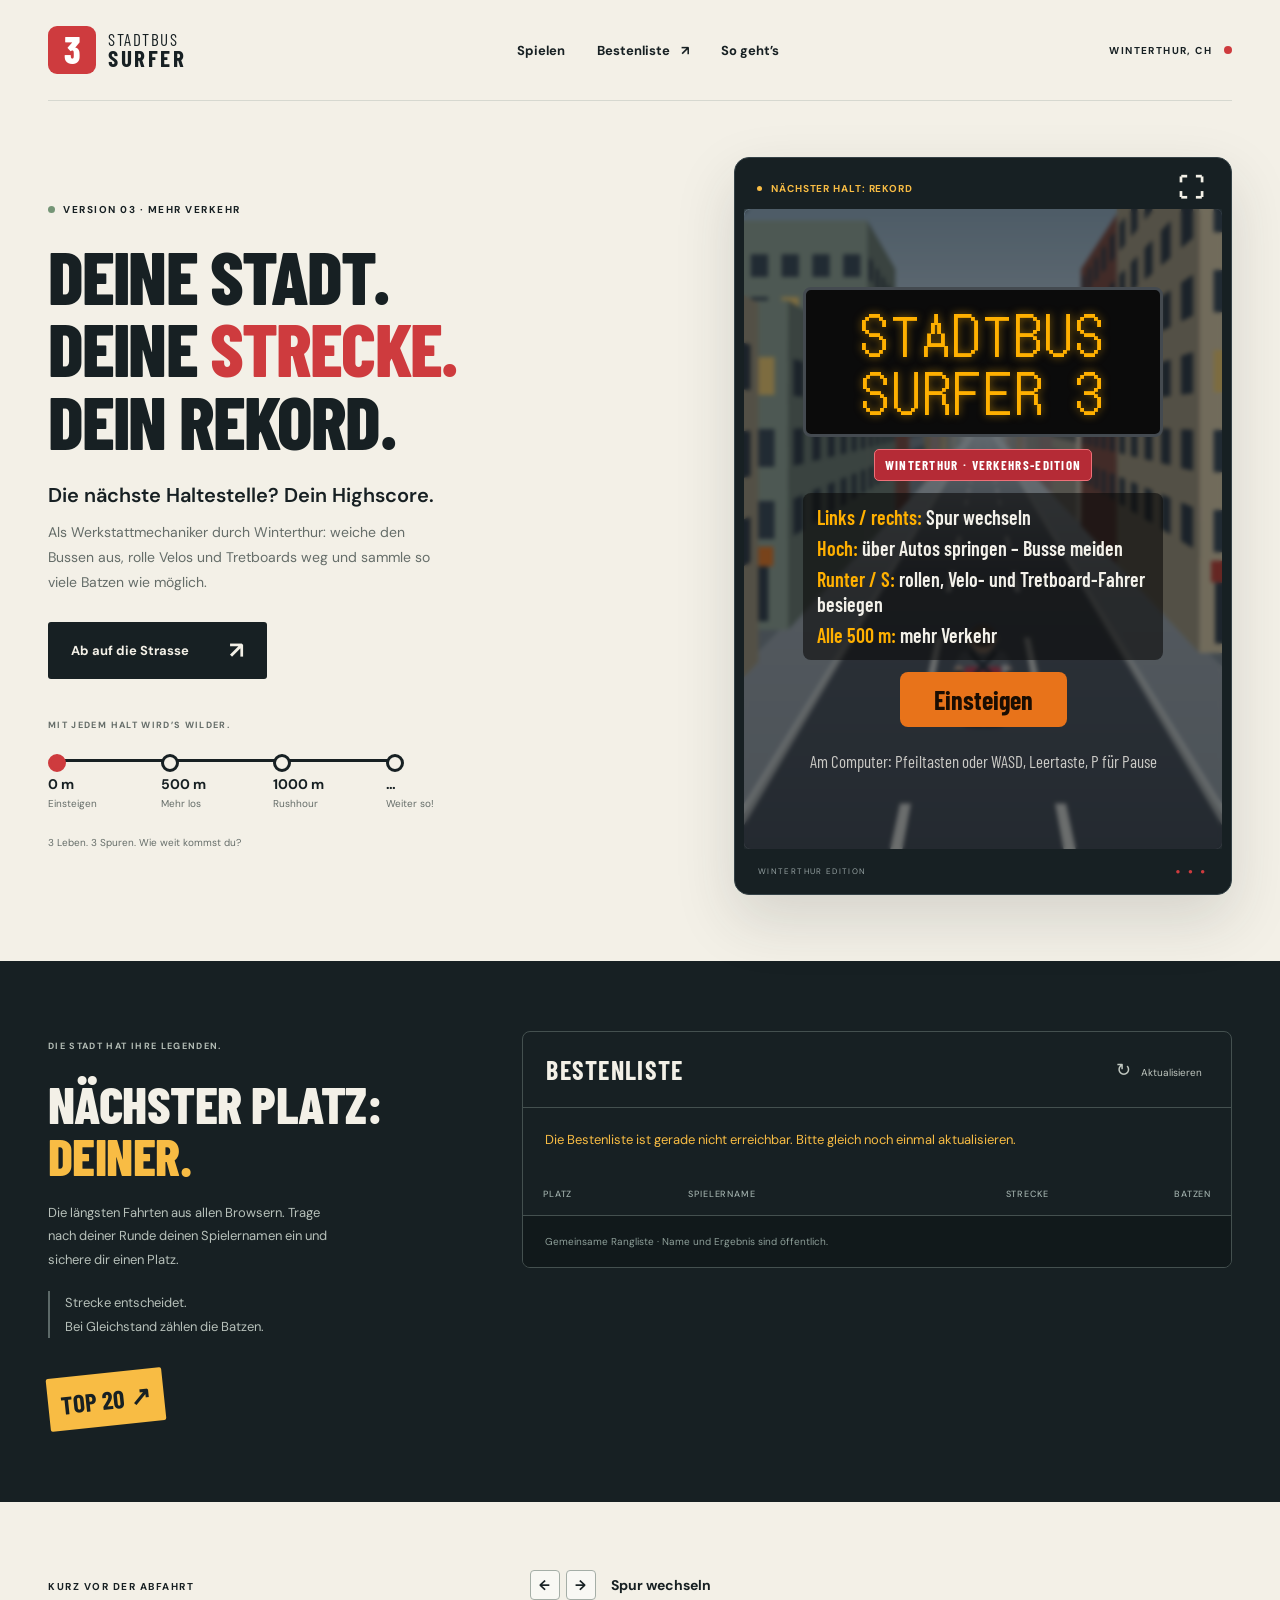
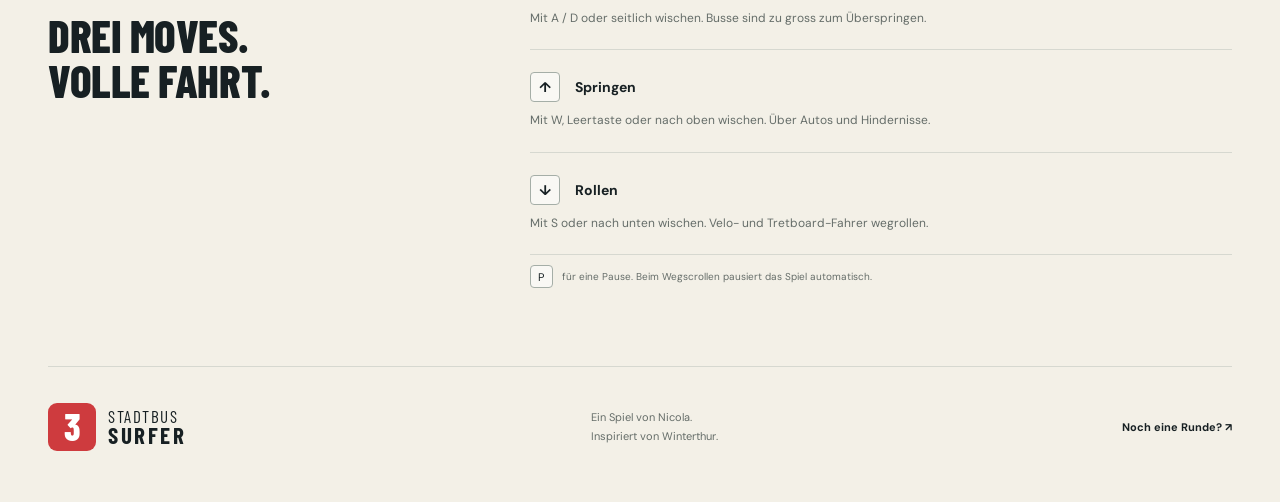
==== index.html @ b0cbf2d8 "Publish Stadtbus Surfer 3 homepage with shared leaderboard" ====
<!doctype html>
<html lang="de-CH">
<head>
  <meta charset="utf-8"><meta name="viewport" content="width=device-width,initial-scale=1">
  <meta name="theme-color" content="#161e21">
  <meta name="description" content="Stadtbus Surfer 3: Durch Winterthur laufen, Busse meiden und die gemeinsame Bestenliste erobern. Direkt im Browser spielen.">
  <title>Stadtbus Surfer — Winterthur, deine Strecke.</title>
  <link rel="icon" href="favicon.svg" type="image/svg+xml">
  <link rel="stylesheet" href="styles.css">
  <script src="config.js" defer></script><script src="app.js" defer></script>
</head>
<body>
  <a class="skip" href="#spiel">Direkt zum Spiel</a>
  <header class="topbar wrap">
    <a class="brand" href="#start" aria-label="Stadtbus Surfer Startseite"><span class="line-number">3</span><span>STADTBUS<br><b>SURFER</b></span></a>
    <nav aria-label="Hauptnavigation"><a href="#spiel">Spielen</a><a href="#bestenliste">Bestenliste <span>↗</span></a><a href="#steuerung">So geht’s</a></nav>
    <span class="city-label">WINTERTHUR, CH <i></i></span>
  </header>
  <main id="start">
    <section class="hero wrap" aria-labelledby="hero-title">
      <div class="intro">
        <p class="eyebrow"><span class="live-dot"></span> VERSION 03 · MEHR VERKEHR</p>
        <h1 id="hero-title">DEINE STADT.<br>DEINE <em>STRECKE.</em><br>DEIN REKORD.</h1>
        <p class="lead">Die nächste Haltestelle? Dein Highscore.</p>
        <p class="description">Als Werkstattmechaniker durch Winterthur: weiche den Bussen aus, rolle Velos und Tretboards weg und sammle so viele Batzen wie möglich.</p>
        <a class="primary" href="#spiel" id="play-link">Ab auf die Strasse <span>↗</span></a>
        <div class="route" aria-label="Alle 500 Meter wird der Verkehr dichter">
          <p class="eyebrow">MIT JEDEM HALT WIRD’S WILDER.</p>
          <ol><li><b>0 m</b><span>Einsteigen</span></li><li><b>500 m</b><span>Mehr los</span></li><li><b>1000 m</b><span>Rushhour</span></li><li><b>…</b><span>Weiter so!</span></li></ol>
        </div>
        <p class="small-note">3 Leben. 3 Spuren. Wie weit kommst du?</p>
      </div>
      <div class="arcade" id="spiel">
        <div class="arcade-top"><span><i></i> NÄCHSTER HALT: REKORD</span><button id="fullscreen" aria-label="Spiel im Vollbild öffnen" title="Vollbild">⛶</button></div>
        <iframe id="stadtbus-game" src="spiel.html" title="Stadtbus Surfer 3 spielen" width="480" height="680" allow="fullscreen" allowfullscreen></iframe>
        <div class="arcade-bottom"><span>WINTERTHUR EDITION</span><span>● ● ●</span></div>
      </div>
    </section>
    <section class="leaderboard-section" id="bestenliste" aria-labelledby="rank-title">
      <div class="wrap board-grid">
        <div class="board-intro"><p class="eyebrow">DIE STADT HAT IHRE LEGENDEN.</p><h2 id="rank-title">NÄCHSTER PLATZ:<br><em>DEINER.</em></h2><p>Die längsten Fahrten aus allen Browsern. Trage nach deiner Runde deinen Spielernamen ein und sichere dir einen Platz.</p><p class="board-rule">Strecke entscheidet.<br>Bei Gleichstand zählen die Batzen.</p><span class="ticket">TOP 20 <span>↗</span></span></div>
        <div class="board"><div class="board-top"><h3>BESTENLISTE</h3><button id="refresh-ranks" aria-label="Bestenliste aktualisieren">↻ <span>Aktualisieren</span></button></div><p class="board-status" id="board-status" role="status">Rekorde werden geladen …</p><div class="table-scroll"><table><caption class="sr-only">Die 20 besten Runden nach Strecke und Batzen</caption><thead><tr><th scope="col">Platz</th><th scope="col">Spielername</th><th scope="col" class="number">Strecke</th><th scope="col" class="number">Batzen</th></tr></thead><tbody id="scores"></tbody></table></div><p class="board-foot">Gemeinsame Rangliste · Name und Ergebnis sind öffentlich.</p></div>
      </div>
    </section>
    <section class="controls wrap" id="steuerung" aria-labelledby="controls-title"><div><p class="eyebrow">KURZ VOR DER ABFAHRT</p><h2 id="controls-title">DREI MOVES.<br>VOLLE FAHRT.</h2></div><dl><div><dt><kbd>←</kbd><kbd>→</kbd><span>Spur wechseln</span></dt><dd>Mit A / D oder seitlich wischen. Busse sind zu gross zum Überspringen.</dd></div><div><dt><kbd>↑</kbd><span>Springen</span></dt><dd>Mit W, Leertaste oder nach oben wischen. Über Autos und Hindernisse.</dd></div><div><dt><kbd>↓</kbd><span>Rollen</span></dt><dd>Mit S oder nach unten wischen. Velo- und Tretboard-Fahrer wegrollen.</dd></div></dl><p class="pause-note"><kbd>P</kbd> für eine Pause. Beim Wegscrollen pausiert das Spiel automatisch.</p></section>
  </main>
  <footer class="wrap"><a class="brand" href="#start"><span class="line-number">3</span><span>STADTBUS<br><b>SURFER</b></span></a><p>Ein Spiel von Nicola.<br>Inspiriert von Winterthur.</p><a href="#spiel">Noch eine Runde? ↗</a></footer>
</body></html>
---- styles.css ----
@import url('https://fonts.googleapis.com/css2?family=Barlow+Condensed:wght@600;700;800&family=DM+Sans:wght@400;500;600;700&display=swap');
:root{--ink:#172023;--paper:#f3f0e7;--muted:#656d69;--amber:#f8bc44;--red:#ce3b3e;--line:#d6d8d0;font-family:'DM Sans',sans-serif;color:var(--ink);background:var(--paper);scroll-behavior:smooth;scroll-padding-top:24px}*{box-sizing:border-box}body{margin:0}a{color:inherit;text-decoration:none}button{font:inherit;cursor:pointer}button,a,input{touch-action:manipulation}a:focus-visible,button:focus-visible{outline:3px solid var(--red);outline-offset:5px}.wrap{width:min(1240px,calc(100% - 96px));margin:auto}.topbar{display:flex;align-items:center;justify-content:space-between;padding:26px 0;border-bottom:1px solid var(--line)}.brand{display:flex;align-items:center;gap:12px;font-family:'Barlow Condensed',sans-serif;font-size:17px;line-height:.96;letter-spacing:.09em}.brand b{font-size:23px;letter-spacing:.11em}.line-number{display:grid;place-items:center;background:var(--red);color:white;border-radius:9px;width:48px;height:48px;font-size:37px;font-weight:800;letter-spacing:0}nav{display:flex;gap:32px;font-size:13px;font-weight:700}nav a:hover{color:var(--red)}nav span{margin-left:8px}.city-label{display:flex;align-items:center;gap:12px;font-size:10px;font-weight:700;letter-spacing:.14em}.city-label i{width:8px;height:8px;background:var(--red);border-radius:50%}.hero{display:grid;grid-template-columns:1.05fr 1fr;gap:65px;padding-top:56px;padding-bottom:66px;align-items:center}.eyebrow{font-size:10px;letter-spacing:.15em;font-weight:700;display:flex;align-items:center;gap:8px}.live-dot{display:block;background:#749576;border-radius:50%;width:7px;height:7px}h1,h2,h3{font-family:'Barlow Condensed','Arial Narrow',sans-serif;margin:0}h1{font-size:clamp(48px,5.8vw,82px);font-weight:800;line-height:.98;letter-spacing:-.025em;margin:24px 0}em{font-style:normal;color:var(--red)}.lead{font-size:20px;font-weight:600;margin:24px 0 12px}.description{max-width:390px;font-size:14px;line-height:1.8;color:var(--muted);margin:0}.primary{display:flex;justify-content:space-between;align-items:center;gap:40px;width:fit-content;margin-top:27px;padding:17px 23px;background:var(--ink);color:var(--paper);font-size:13px;font-weight:700;border-radius:3px}.primary span{font-size:23px;line-height:1}.primary:hover{background:var(--red)}.route{margin-top:40px;max-width:450px}.route>.eyebrow{color:var(--muted);font-size:9px;margin-bottom:23px}.route ol{list-style:none;display:grid;grid-template-columns:repeat(4,1fr);padding:0;margin:0;position:relative}.route ol:before{position:absolute;content:'';height:3px;background:var(--ink);top:5px;left:7px;right:22%}.route li{position:relative;padding-top:21px}.route li:before{content:'';width:12px;height:12px;background:var(--paper);border:3px solid var(--ink);border-radius:100%;position:absolute;top:0}.route li:first-child:before{background:var(--red);border-color:var(--red)}.route b{display:block;font-size:14px}.route li span{display:block;font-size:10px;color:var(--muted);margin-top:4px}.small-note{font-size:10px;color:var(--muted);margin-top:26px}.arcade{border-radius:15px;overflow:hidden;background:var(--ink);padding:9px;box-shadow:0 24px 60px #26322f26;border:1px solid #354247;max-width:498px;justify-self:end;width:100%;scroll-margin-top:24px}.arcade-top{height:42px;display:flex;justify-content:space-between;align-items:center;padding:0 13px;color:var(--amber);font-size:10px;font-weight:700;letter-spacing:.09em}.arcade-top>span{display:flex;gap:9px;align-items:center}.arcade-top i{width:5px;height:5px;background:var(--amber);border-radius:50%}.arcade-top button{border:0;background:transparent;color:var(--paper);font-size:26px;padding:5px}.arcade iframe{display:block;border:0;border-radius:7px;width:100%;height:640px;background:#1b2229}.arcade-bottom{display:flex;justify-content:space-between;padding:17px 14px 9px;color:#94a0a1;font-size:8px;letter-spacing:.17em}.arcade-bottom span:last-child{color:var(--red);letter-spacing:.35em}.arcade:fullscreen{border:0;border-radius:0;padding:0;width:100%;height:100%;max-width:none;display:flex;flex-direction:column;align-items:center}.arcade:fullscreen iframe{flex:1;max-width:480px;min-height:0;height:100%;border-radius:0}.arcade:fullscreen .arcade-top{width:min(480px,100%);flex-shrink:0}.arcade:fullscreen .arcade-bottom{display:none}.leaderboard-section{background:var(--ink);color:var(--paper);padding:70px 0 76px;scroll-margin-top:0}.board-grid{display:grid;grid-template-columns:.72fr 1.28fr;gap:75px}.board-intro .eyebrow{color:#b4bdb6;font-size:9px}h2{font-size:52px;line-height:1;font-weight:800;letter-spacing:-.01em}.board-intro h2{margin-top:25px}.board-intro em{color:var(--amber)}.board-intro>p:not(.eyebrow){font-size:13px;line-height:1.8;color:#b7c0ba;max-width:300px;margin-top:20px}.board-intro .board-rule{border-left:2px solid #5c6968;padding-left:15px}.ticket{display:flex;align-items:center;justify-content:space-between;background:var(--amber);color:var(--ink);padding:11px 13px;width:116px;font-family:'Barlow Condensed',sans-serif;font-size:25px;font-weight:700;transform:rotate(-6deg);margin-top:35px;border-radius:2px}.board{border:1px solid #44504f;border-radius:8px;overflow:hidden;align-self:start}.board-top{display:flex;justify-content:space-between;align-items:center;padding:22px 23px;border-bottom:1px solid #44504f}.board-top h3{font-size:26px;letter-spacing:.05em}.board-top button{color:#c0c7c0;background:none;border:0;font-size:18px}.board-top button span{font-size:10px;margin-left:5px}.board-status{margin:0;padding:22px;color:var(--amber);font-size:13px;line-height:1.6}.board-status:empty{display:none}.table-scroll{overflow:auto}table{width:100%;border-collapse:collapse;text-align:left}th{font-size:9px;letter-spacing:.09em;text-transform:uppercase;font-weight:500;color:#9faeaa;padding:15px 20px;border-bottom:1px solid #44504f}td{padding:16px 20px;border-bottom:1px solid #35413f;font-size:13px;font-weight:600}.number{text-align:right;white-space:nowrap}tbody tr:first-child{color:var(--amber)}tbody tr.current{background:#f8bc4412}.rank{color:#81928d;width:65px;font-family:'Barlow Condensed',sans-serif;font-size:21px}.board-foot{color:#8e9f99;font-size:10px;line-height:1.5;padding:18px 22px;margin:0;background:#11191b}.controls{display:grid;grid-template-columns:.75fr 1.25fr;column-gap:60px;padding:68px 0}.controls h2{font-size:45px;margin-top:20px}.controls dl{margin:0;display:grid;gap:22px}.controls dl>div{padding-bottom:21px;border-bottom:1px solid var(--line)}dt{display:flex;align-items:center;gap:6px;font-size:14px;font-weight:700}dt span{margin-left:9px}kbd{font-family:inherit;display:inline-grid;place-items:center;min-width:30px;height:30px;border:1px solid #a5aea7;border-radius:4px;background:#fff8;color:var(--ink);font-size:14px}dd{font-size:12px;color:var(--muted);line-height:1.7;margin:8px 0 0}.pause-note{grid-column:2;font-size:10px;color:var(--muted);display:flex;align-items:center;gap:9px}.pause-note kbd{height:23px;min-width:23px;font-size:11px}footer{display:flex;justify-content:space-between;align-items:center;border-top:1px solid var(--line);padding:30px 0 45px;font-size:11px}footer p{line-height:1.7;color:var(--muted)}footer>a:last-child{font-weight:700}.skip{position:fixed;top:-100px;left:15px;background:var(--ink);color:#fff;padding:14px;z-index:20}.skip:focus{top:15px}.sr-only{position:absolute;width:1px;height:1px;overflow:hidden;clip-path:inset(50%)}
@media(min-width:1450px){.hero{gap:100px}.arcade iframe{height:680px}}@media(max-width:1000px){.wrap{width:calc(100% - 48px)}.hero{gap:30px}.city-label{display:none}.arcade iframe{height:610px}h1{font-size:57px}.board-grid{gap:35px}.board-intro h2{font-size:44px}}@media(max-width:740px){.wrap{width:calc(100% - 36px)}.topbar{padding:18px 0}nav{gap:19px;font-size:11px}nav a:last-child{display:none}.brand{font-size:13px;gap:9px}.brand b{font-size:18px}.line-number{width:38px;height:38px;font-size:29px}.hero{grid-template-columns:1fr;padding-top:31px;gap:30px;padding-bottom:40px}.intro{max-width:480px}.intro h1{font-size:clamp(48px,10vw,67px);margin:21px 0}.lead{font-size:18px;margin:19px 0 9px}.description{font-size:13px;max-width:440px}.primary{margin-top:20px}.route{margin-top:28px}.small-note{display:none}.arcade{justify-self:center}.arcade iframe{height:610px}.board-grid{grid-template-columns:1fr;gap:25px}.leaderboard-section{padding:43px 0}.board-intro h2{font-size:45px;margin-top:17px}.board-intro>p:not(.eyebrow){max-width:390px}.board-intro .board-rule,.ticket{display:none}th,td{padding:14px 12px}th{font-size:8px}td{font-size:12px}.board-top{padding:18px}.controls{grid-template-columns:1fr;padding:42px 0;gap:28px}.controls h2{font-size:42px}.pause-note{grid-column:1;margin:0}.controls dl{gap:18px}footer{gap:20px;flex-wrap:wrap;padding-bottom:28px}footer p{margin-left:auto}footer>a:last-child{display:none}}
@media(max-width:390px){.wrap{width:calc(100% - 24px)}.arcade iframe{height:550px}.arcade-top{font-size:8px;padding:0 8px}.board-top h3{font-size:22px}.board-top button span{display:none}}
@media(prefers-reduced-motion:reduce){:root{scroll-behavior:auto}}
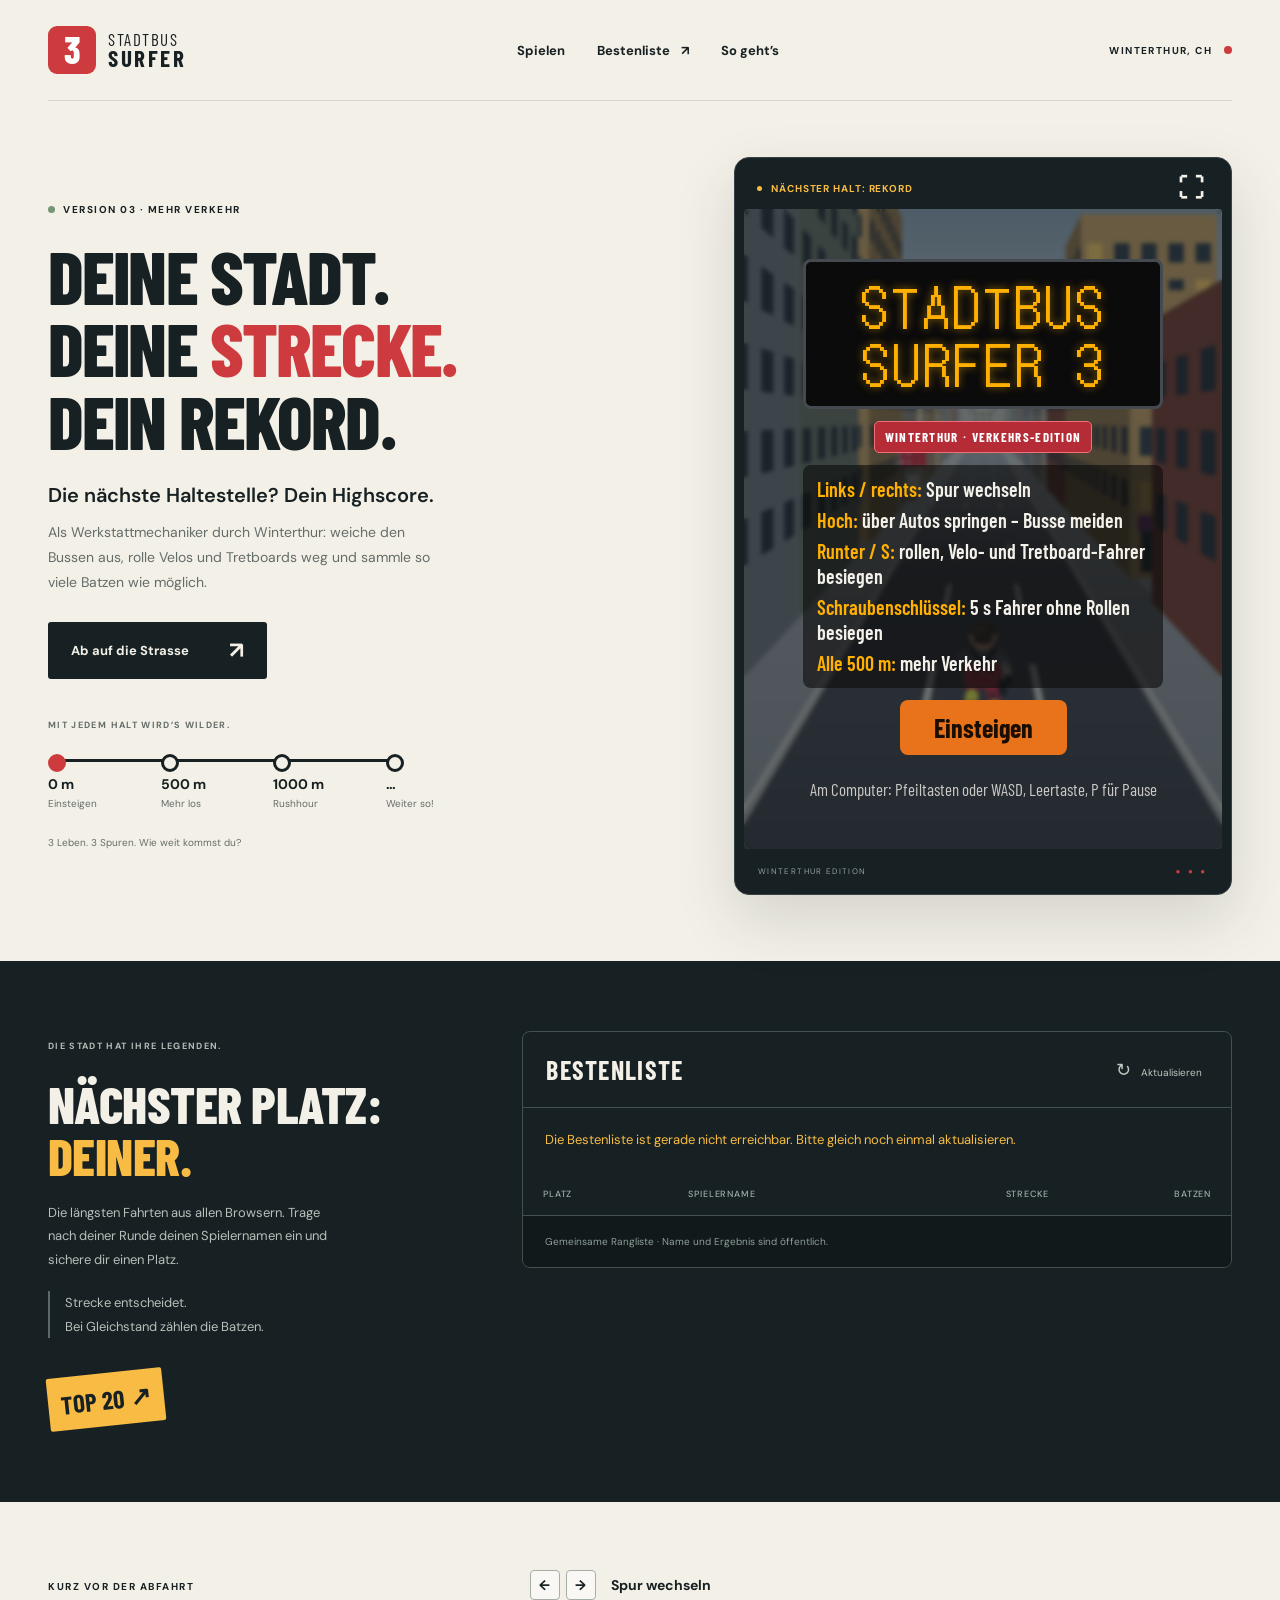
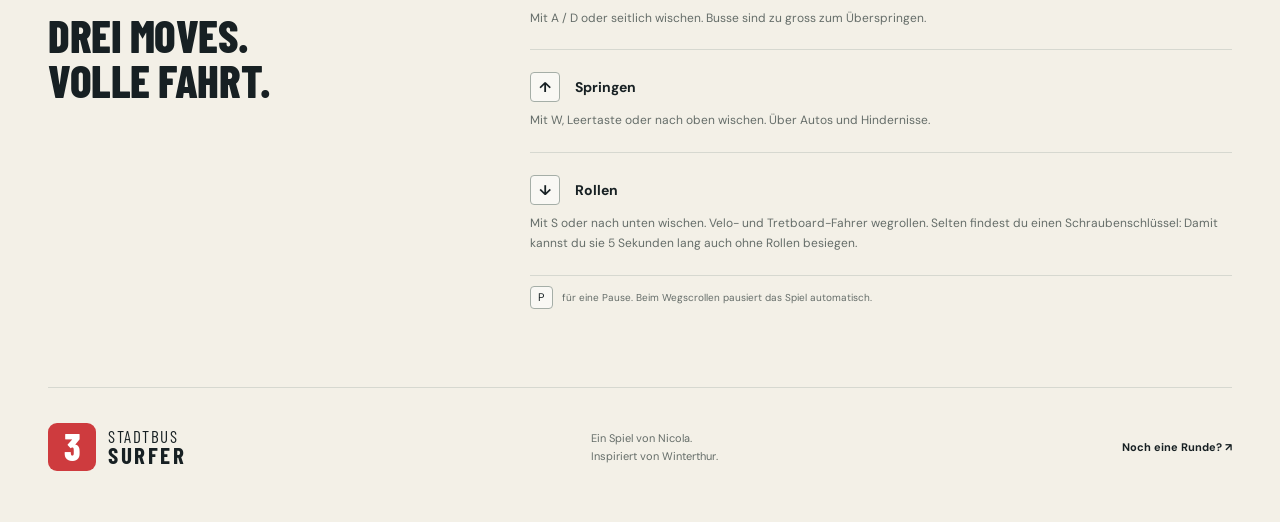
==== commit 9638a849: "Add five car models, denser motor traffic and a rare five-second wrench power-up" ====
--- a/index.html
+++ b/index.html
@@ -42,7 +42,7 @@
         <div class="board"><div class="board-top"><h3>BESTENLISTE</h3><button id="refresh-ranks" aria-label="Bestenliste aktualisieren">↻ <span>Aktualisieren</span></button></div><p class="board-status" id="board-status" role="status">Rekorde werden geladen …</p><div class="table-scroll"><table><caption class="sr-only">Die 20 besten Runden nach Strecke und Batzen</caption><thead><tr><th scope="col">Platz</th><th scope="col">Spielername</th><th scope="col" class="number">Strecke</th><th scope="col" class="number">Batzen</th></tr></thead><tbody id="scores"></tbody></table></div><p class="board-foot">Gemeinsame Rangliste · Name und Ergebnis sind öffentlich.</p></div>
       </div>
     </section>
-    <section class="controls wrap" id="steuerung" aria-labelledby="controls-title"><div><p class="eyebrow">KURZ VOR DER ABFAHRT</p><h2 id="controls-title">DREI MOVES.<br>VOLLE FAHRT.</h2></div><dl><div><dt><kbd>←</kbd><kbd>→</kbd><span>Spur wechseln</span></dt><dd>Mit A / D oder seitlich wischen. Busse sind zu gross zum Überspringen.</dd></div><div><dt><kbd>↑</kbd><span>Springen</span></dt><dd>Mit W, Leertaste oder nach oben wischen. Über Autos und Hindernisse.</dd></div><div><dt><kbd>↓</kbd><span>Rollen</span></dt><dd>Mit S oder nach unten wischen. Velo- und Tretboard-Fahrer wegrollen.</dd></div></dl><p class="pause-note"><kbd>P</kbd> für eine Pause. Beim Wegscrollen pausiert das Spiel automatisch.</p></section>
+    <section class="controls wrap" id="steuerung" aria-labelledby="controls-title"><div><p class="eyebrow">KURZ VOR DER ABFAHRT</p><h2 id="controls-title">DREI MOVES.<br>VOLLE FAHRT.</h2></div><dl><div><dt><kbd>←</kbd><kbd>→</kbd><span>Spur wechseln</span></dt><dd>Mit A / D oder seitlich wischen. Busse sind zu gross zum Überspringen.</dd></div><div><dt><kbd>↑</kbd><span>Springen</span></dt><dd>Mit W, Leertaste oder nach oben wischen. Über Autos und Hindernisse.</dd></div><div><dt><kbd>↓</kbd><span>Rollen</span></dt><dd>Mit S oder nach unten wischen. Velo- und Tretboard-Fahrer wegrollen. Selten findest du einen Schraubenschlüssel: Damit kannst du sie 5 Sekunden lang auch ohne Rollen besiegen.</dd></div></dl><p class="pause-note"><kbd>P</kbd> für eine Pause. Beim Wegscrollen pausiert das Spiel automatisch.</p></section>
   </main>
   <footer class="wrap"><a class="brand" href="#start"><span class="line-number">3</span><span>STADTBUS<br><b>SURFER</b></span></a><p>Ein Spiel von Nicola.<br>Inspiriert von Winterthur.</p><a href="#spiel">Noch eine Runde? ↗</a></footer>
 </body></html>
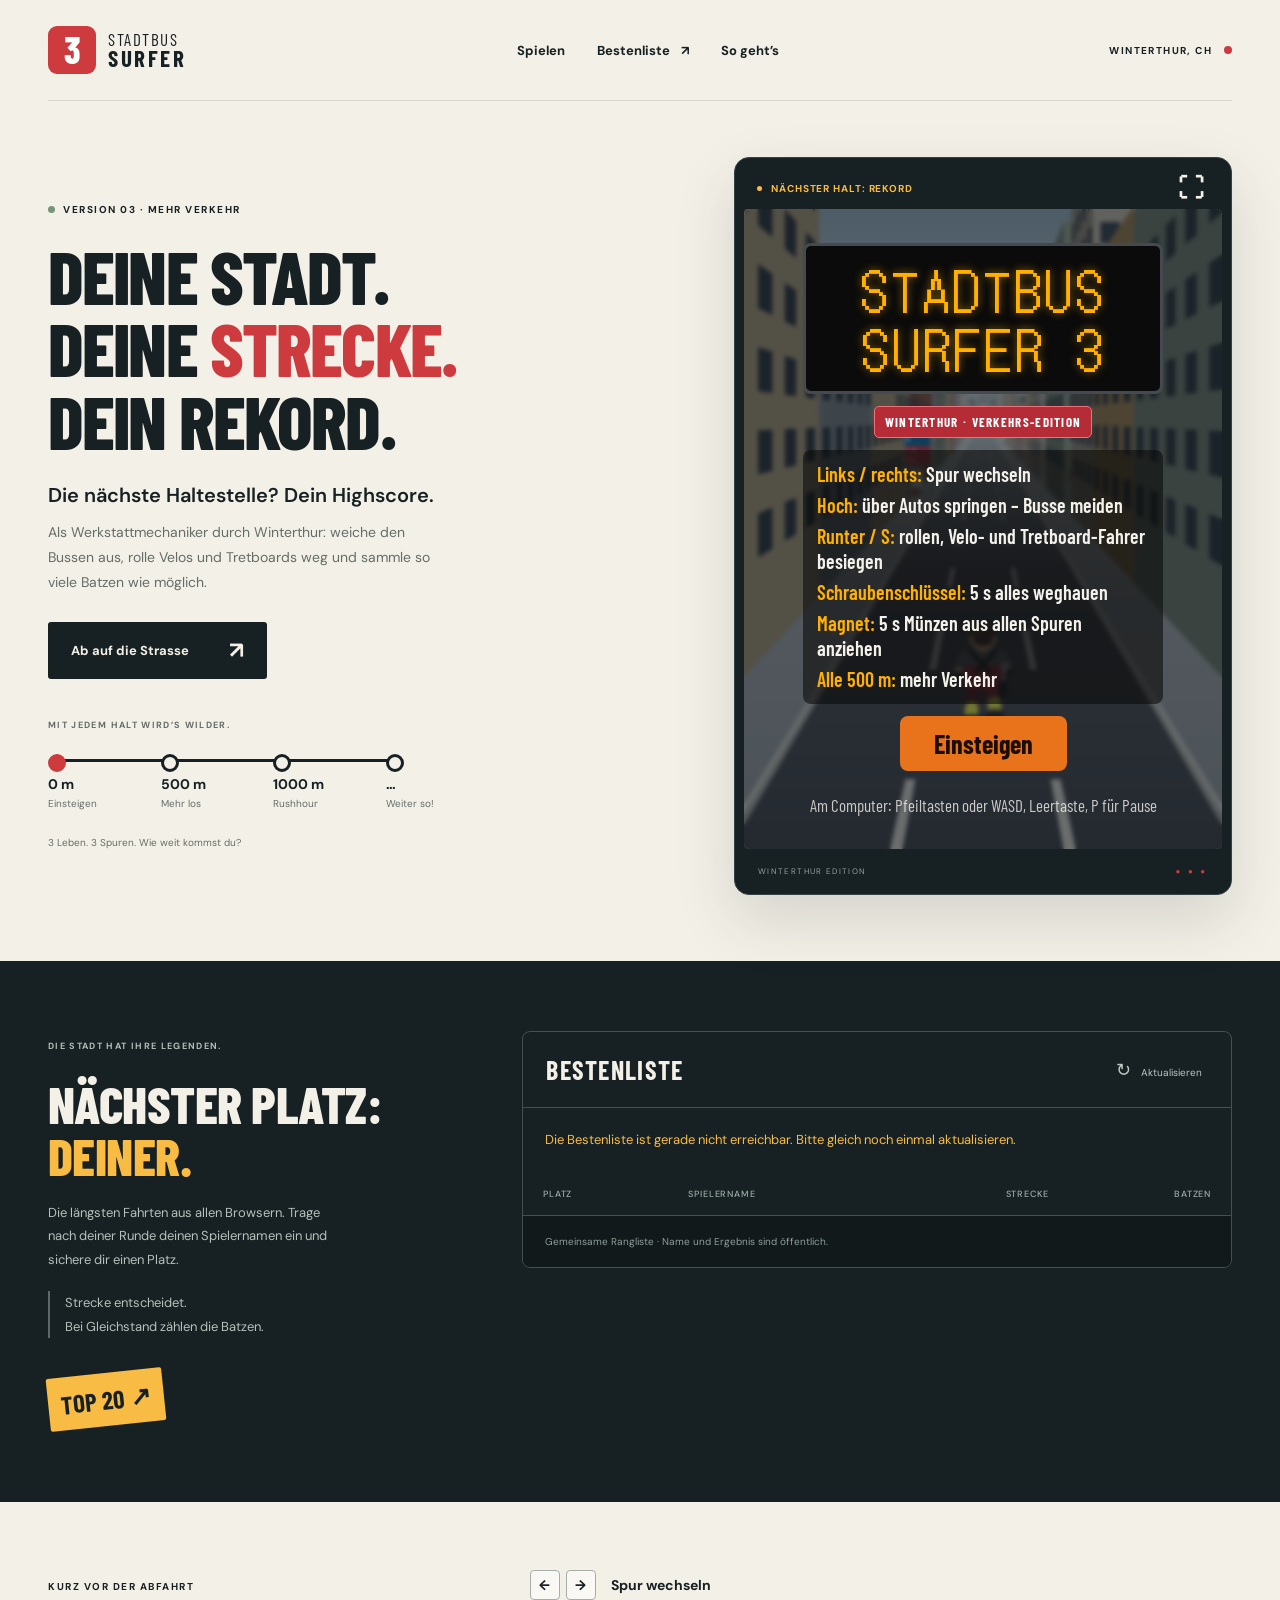
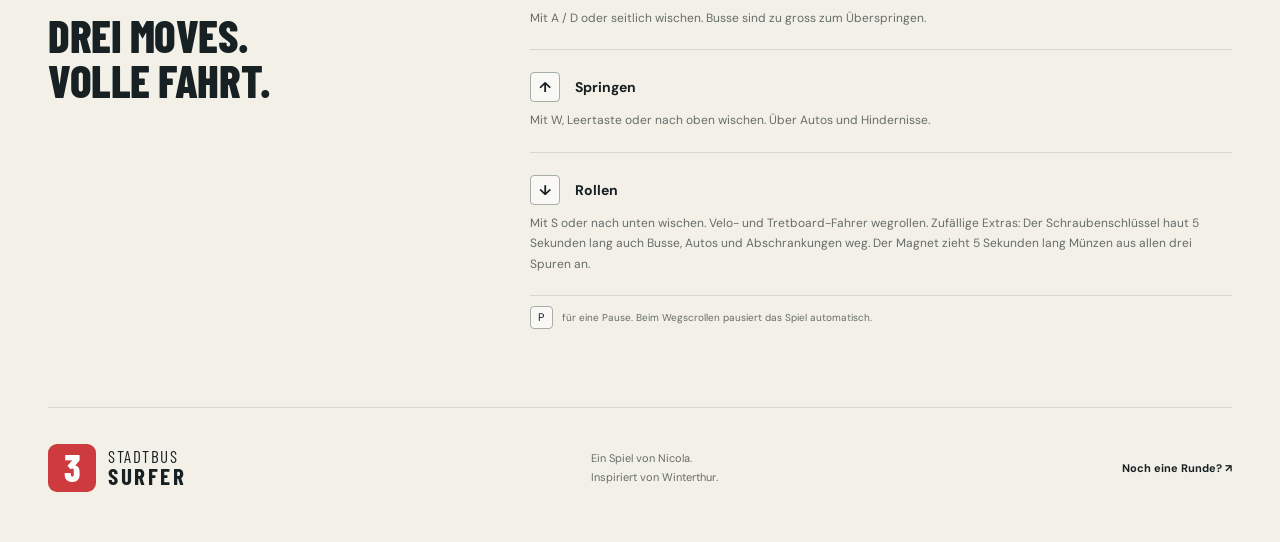
==== commit 3cb2e762: "Split random extras into wrench and coin magnet; let the wrench clear all obstacles" ====
--- a/index.html
+++ b/index.html
@@ -42,7 +42,7 @@
         <div class="board"><div class="board-top"><h3>BESTENLISTE</h3><button id="refresh-ranks" aria-label="Bestenliste aktualisieren">↻ <span>Aktualisieren</span></button></div><p class="board-status" id="board-status" role="status">Rekorde werden geladen …</p><div class="table-scroll"><table><caption class="sr-only">Die 20 besten Runden nach Strecke und Batzen</caption><thead><tr><th scope="col">Platz</th><th scope="col">Spielername</th><th scope="col" class="number">Strecke</th><th scope="col" class="number">Batzen</th></tr></thead><tbody id="scores"></tbody></table></div><p class="board-foot">Gemeinsame Rangliste · Name und Ergebnis sind öffentlich.</p></div>
       </div>
     </section>
-    <section class="controls wrap" id="steuerung" aria-labelledby="controls-title"><div><p class="eyebrow">KURZ VOR DER ABFAHRT</p><h2 id="controls-title">DREI MOVES.<br>VOLLE FAHRT.</h2></div><dl><div><dt><kbd>←</kbd><kbd>→</kbd><span>Spur wechseln</span></dt><dd>Mit A / D oder seitlich wischen. Busse sind zu gross zum Überspringen.</dd></div><div><dt><kbd>↑</kbd><span>Springen</span></dt><dd>Mit W, Leertaste oder nach oben wischen. Über Autos und Hindernisse.</dd></div><div><dt><kbd>↓</kbd><span>Rollen</span></dt><dd>Mit S oder nach unten wischen. Velo- und Tretboard-Fahrer wegrollen. Selten findest du einen Schraubenschlüssel: Damit kannst du sie 5 Sekunden lang auch ohne Rollen besiegen.</dd></div></dl><p class="pause-note"><kbd>P</kbd> für eine Pause. Beim Wegscrollen pausiert das Spiel automatisch.</p></section>
+    <section class="controls wrap" id="steuerung" aria-labelledby="controls-title"><div><p class="eyebrow">KURZ VOR DER ABFAHRT</p><h2 id="controls-title">DREI MOVES.<br>VOLLE FAHRT.</h2></div><dl><div><dt><kbd>←</kbd><kbd>→</kbd><span>Spur wechseln</span></dt><dd>Mit A / D oder seitlich wischen. Busse sind zu gross zum Überspringen.</dd></div><div><dt><kbd>↑</kbd><span>Springen</span></dt><dd>Mit W, Leertaste oder nach oben wischen. Über Autos und Hindernisse.</dd></div><div><dt><kbd>↓</kbd><span>Rollen</span></dt><dd>Mit S oder nach unten wischen. Velo- und Tretboard-Fahrer wegrollen. Zufällige Extras: Der Schraubenschlüssel haut 5 Sekunden lang auch Busse, Autos und Abschrankungen weg. Der Magnet zieht 5 Sekunden lang Münzen aus allen drei Spuren an.</dd></div></dl><p class="pause-note"><kbd>P</kbd> für eine Pause. Beim Wegscrollen pausiert das Spiel automatisch.</p></section>
   </main>
   <footer class="wrap"><a class="brand" href="#start"><span class="line-number">3</span><span>STADTBUS<br><b>SURFER</b></span></a><p>Ein Spiel von Nicola.<br>Inspiriert von Winterthur.</p><a href="#spiel">Noch eine Runde? ↗</a></footer>
 </body></html>
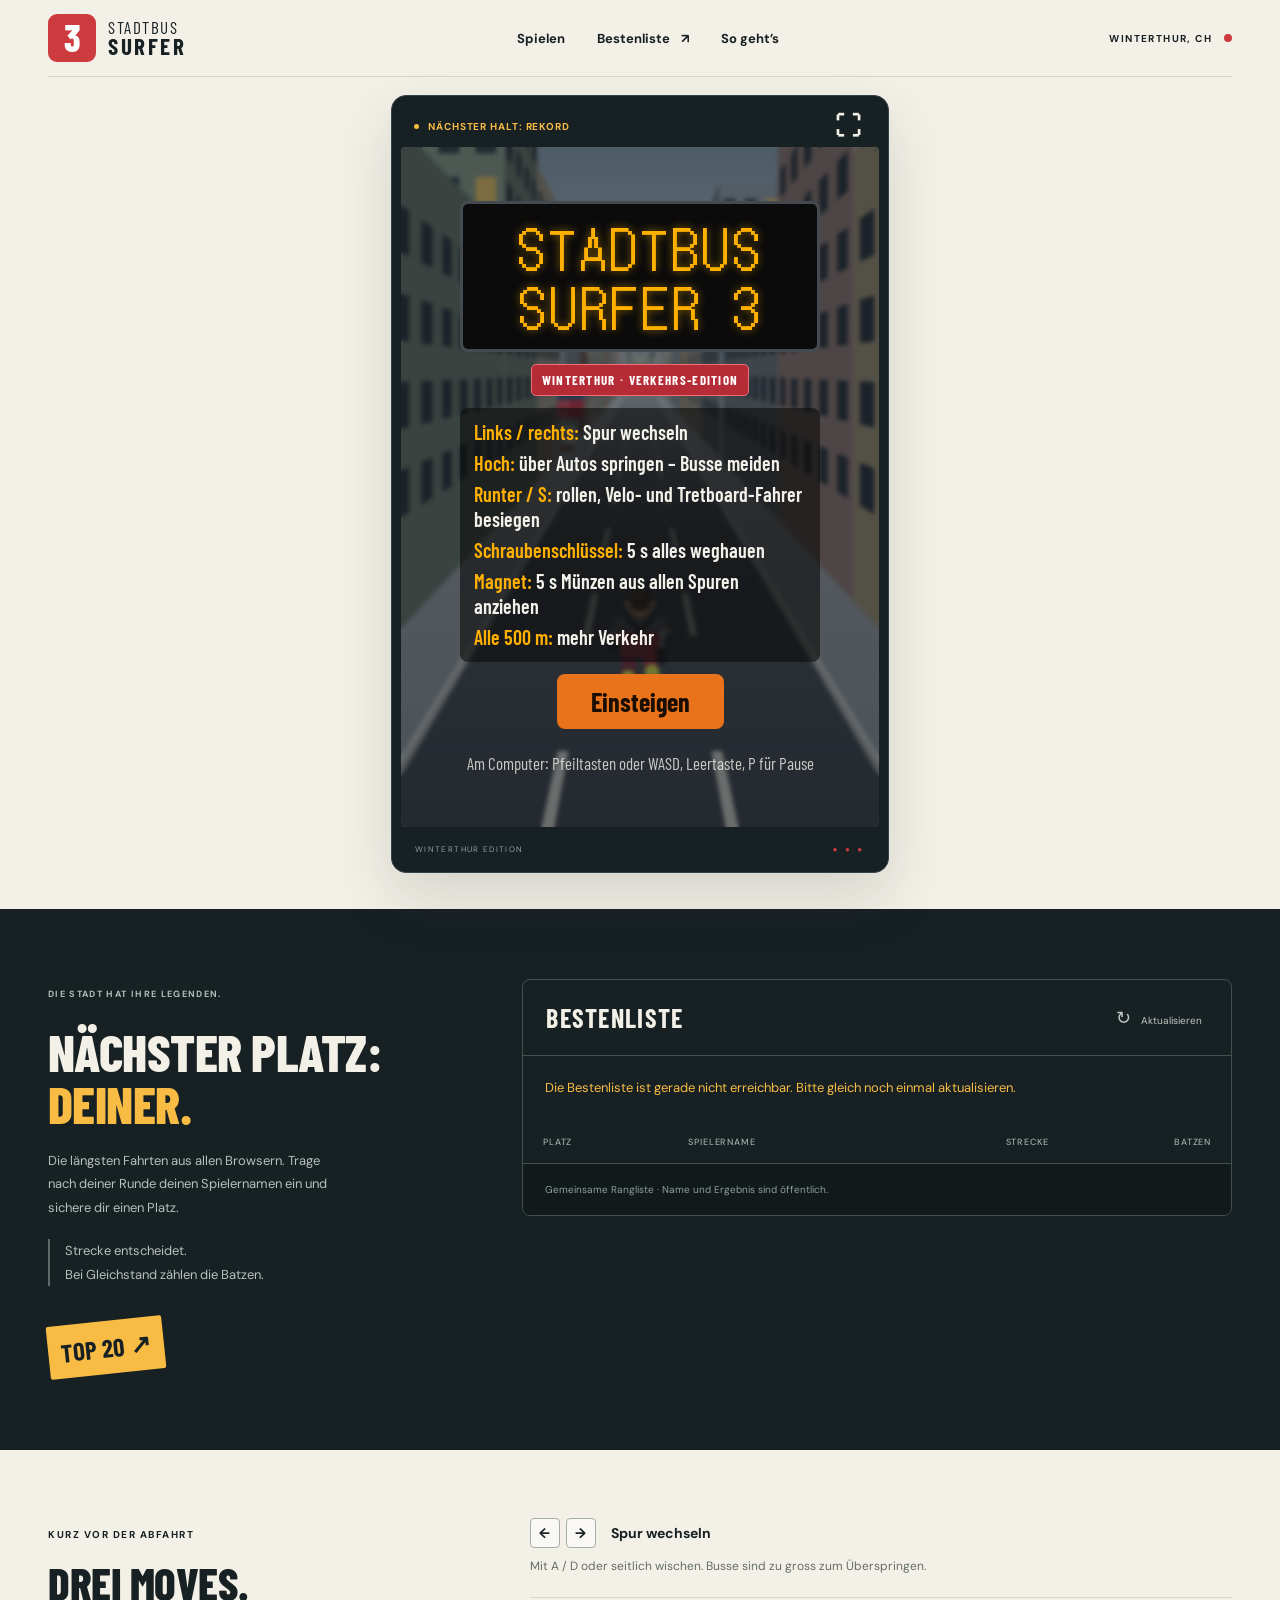
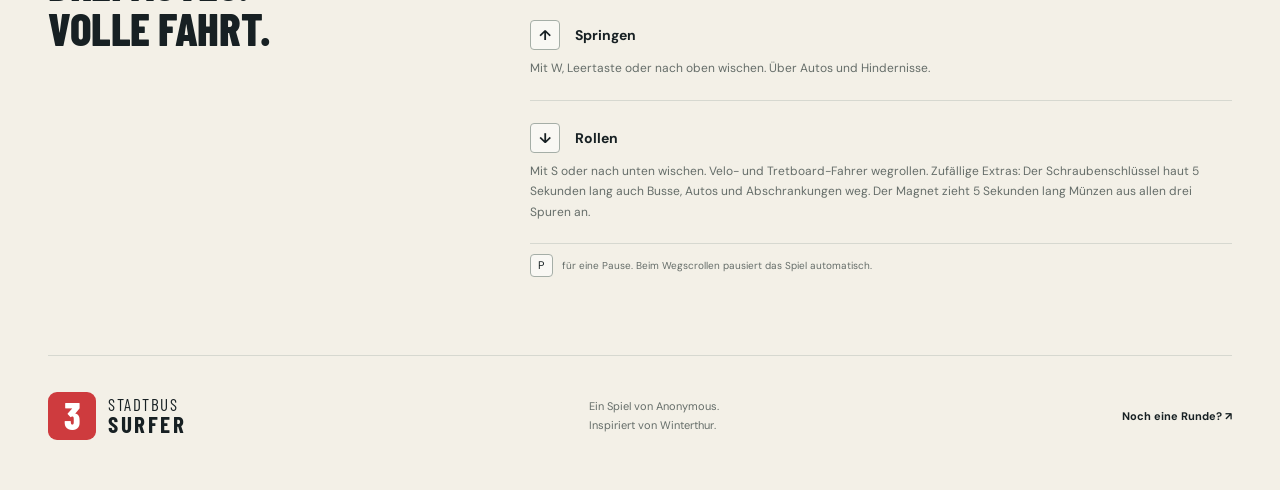
==== commit 148be4a0: "Put the game first, retain leaderboard and instructions, and credit Anonymous" ====
--- a/index.html
+++ b/index.html
@@ -17,19 +17,8 @@
     <span class="city-label">WINTERTHUR, CH <i></i></span>
   </header>
   <main id="start">
-    <section class="hero wrap" aria-labelledby="hero-title">
-      <div class="intro">
-        <p class="eyebrow"><span class="live-dot"></span> VERSION 03 · MEHR VERKEHR</p>
-        <h1 id="hero-title">DEINE STADT.<br>DEINE <em>STRECKE.</em><br>DEIN REKORD.</h1>
-        <p class="lead">Die nächste Haltestelle? Dein Highscore.</p>
-        <p class="description">Als Werkstattmechaniker durch Winterthur: weiche den Bussen aus, rolle Velos und Tretboards weg und sammle so viele Batzen wie möglich.</p>
-        <a class="primary" href="#spiel" id="play-link">Ab auf die Strasse <span>↗</span></a>
-        <div class="route" aria-label="Alle 500 Meter wird der Verkehr dichter">
-          <p class="eyebrow">MIT JEDEM HALT WIRD’S WILDER.</p>
-          <ol><li><b>0 m</b><span>Einsteigen</span></li><li><b>500 m</b><span>Mehr los</span></li><li><b>1000 m</b><span>Rushhour</span></li><li><b>…</b><span>Weiter so!</span></li></ol>
-        </div>
-        <p class="small-note">3 Leben. 3 Spuren. Wie weit kommst du?</p>
-      </div>
+    <section class="game-section wrap" aria-labelledby="game-title">
+      <h1 class="sr-only" id="game-title">Stadtbus Surfer</h1>
       <div class="arcade" id="spiel">
         <div class="arcade-top"><span><i></i> NÄCHSTER HALT: REKORD</span><button id="fullscreen" aria-label="Spiel im Vollbild öffnen" title="Vollbild">⛶</button></div>
         <iframe id="stadtbus-game" src="spiel.html" title="Stadtbus Surfer 3 spielen" width="480" height="680" allow="fullscreen" allowfullscreen></iframe>
@@ -44,5 +33,5 @@
     </section>
     <section class="controls wrap" id="steuerung" aria-labelledby="controls-title"><div><p class="eyebrow">KURZ VOR DER ABFAHRT</p><h2 id="controls-title">DREI MOVES.<br>VOLLE FAHRT.</h2></div><dl><div><dt><kbd>←</kbd><kbd>→</kbd><span>Spur wechseln</span></dt><dd>Mit A / D oder seitlich wischen. Busse sind zu gross zum Überspringen.</dd></div><div><dt><kbd>↑</kbd><span>Springen</span></dt><dd>Mit W, Leertaste oder nach oben wischen. Über Autos und Hindernisse.</dd></div><div><dt><kbd>↓</kbd><span>Rollen</span></dt><dd>Mit S oder nach unten wischen. Velo- und Tretboard-Fahrer wegrollen. Zufällige Extras: Der Schraubenschlüssel haut 5 Sekunden lang auch Busse, Autos und Abschrankungen weg. Der Magnet zieht 5 Sekunden lang Münzen aus allen drei Spuren an.</dd></div></dl><p class="pause-note"><kbd>P</kbd> für eine Pause. Beim Wegscrollen pausiert das Spiel automatisch.</p></section>
   </main>
-  <footer class="wrap"><a class="brand" href="#start"><span class="line-number">3</span><span>STADTBUS<br><b>SURFER</b></span></a><p>Ein Spiel von Nicola.<br>Inspiriert von Winterthur.</p><a href="#spiel">Noch eine Runde? ↗</a></footer>
+  <footer class="wrap"><a class="brand" href="#start"><span class="line-number">3</span><span>STADTBUS<br><b>SURFER</b></span></a><p>Ein Spiel von Anonymous.<br>Inspiriert von Winterthur.</p><a href="#spiel">Noch eine Runde? ↗</a></footer>
 </body></html>
--- a/styles.css
+++ b/styles.css
@@ -3,3 +3,8 @@
 @media(min-width:1450px){.hero{gap:100px}.arcade iframe{height:680px}}@media(max-width:1000px){.wrap{width:calc(100% - 48px)}.hero{gap:30px}.city-label{display:none}.arcade iframe{height:610px}h1{font-size:57px}.board-grid{gap:35px}.board-intro h2{font-size:44px}}@media(max-width:740px){.wrap{width:calc(100% - 36px)}.topbar{padding:18px 0}nav{gap:19px;font-size:11px}nav a:last-child{display:none}.brand{font-size:13px;gap:9px}.brand b{font-size:18px}.line-number{width:38px;height:38px;font-size:29px}.hero{grid-template-columns:1fr;padding-top:31px;gap:30px;padding-bottom:40px}.intro{max-width:480px}.intro h1{font-size:clamp(48px,10vw,67px);margin:21px 0}.lead{font-size:18px;margin:19px 0 9px}.description{font-size:13px;max-width:440px}.primary{margin-top:20px}.route{margin-top:28px}.small-note{display:none}.arcade{justify-self:center}.arcade iframe{height:610px}.board-grid{grid-template-columns:1fr;gap:25px}.leaderboard-section{padding:43px 0}.board-intro h2{font-size:45px;margin-top:17px}.board-intro>p:not(.eyebrow){max-width:390px}.board-intro .board-rule,.ticket{display:none}th,td{padding:14px 12px}th{font-size:8px}td{font-size:12px}.board-top{padding:18px}.controls{grid-template-columns:1fr;padding:42px 0;gap:28px}.controls h2{font-size:42px}.pause-note{grid-column:1;margin:0}.controls dl{gap:18px}footer{gap:20px;flex-wrap:wrap;padding-bottom:28px}footer p{margin-left:auto}footer>a:last-child{display:none}}
 @media(max-width:390px){.wrap{width:calc(100% - 24px)}.arcade iframe{height:550px}.arcade-top{font-size:8px;padding:0 8px}.board-top h3{font-size:22px}.board-top button span{display:none}}
 @media(prefers-reduced-motion:reduce){:root{scroll-behavior:auto}}
+.topbar{padding-top:14px;padding-bottom:14px}
+.game-section{display:grid;justify-items:center;padding-top:18px;padding-bottom:36px}
+.game-section .arcade{justify-self:center}
+.game-section .arcade iframe{height:clamp(480px,calc(100svh - 190px),680px)}
+@media(max-width:740px){.game-section{padding-top:14px;padding-bottom:28px}}
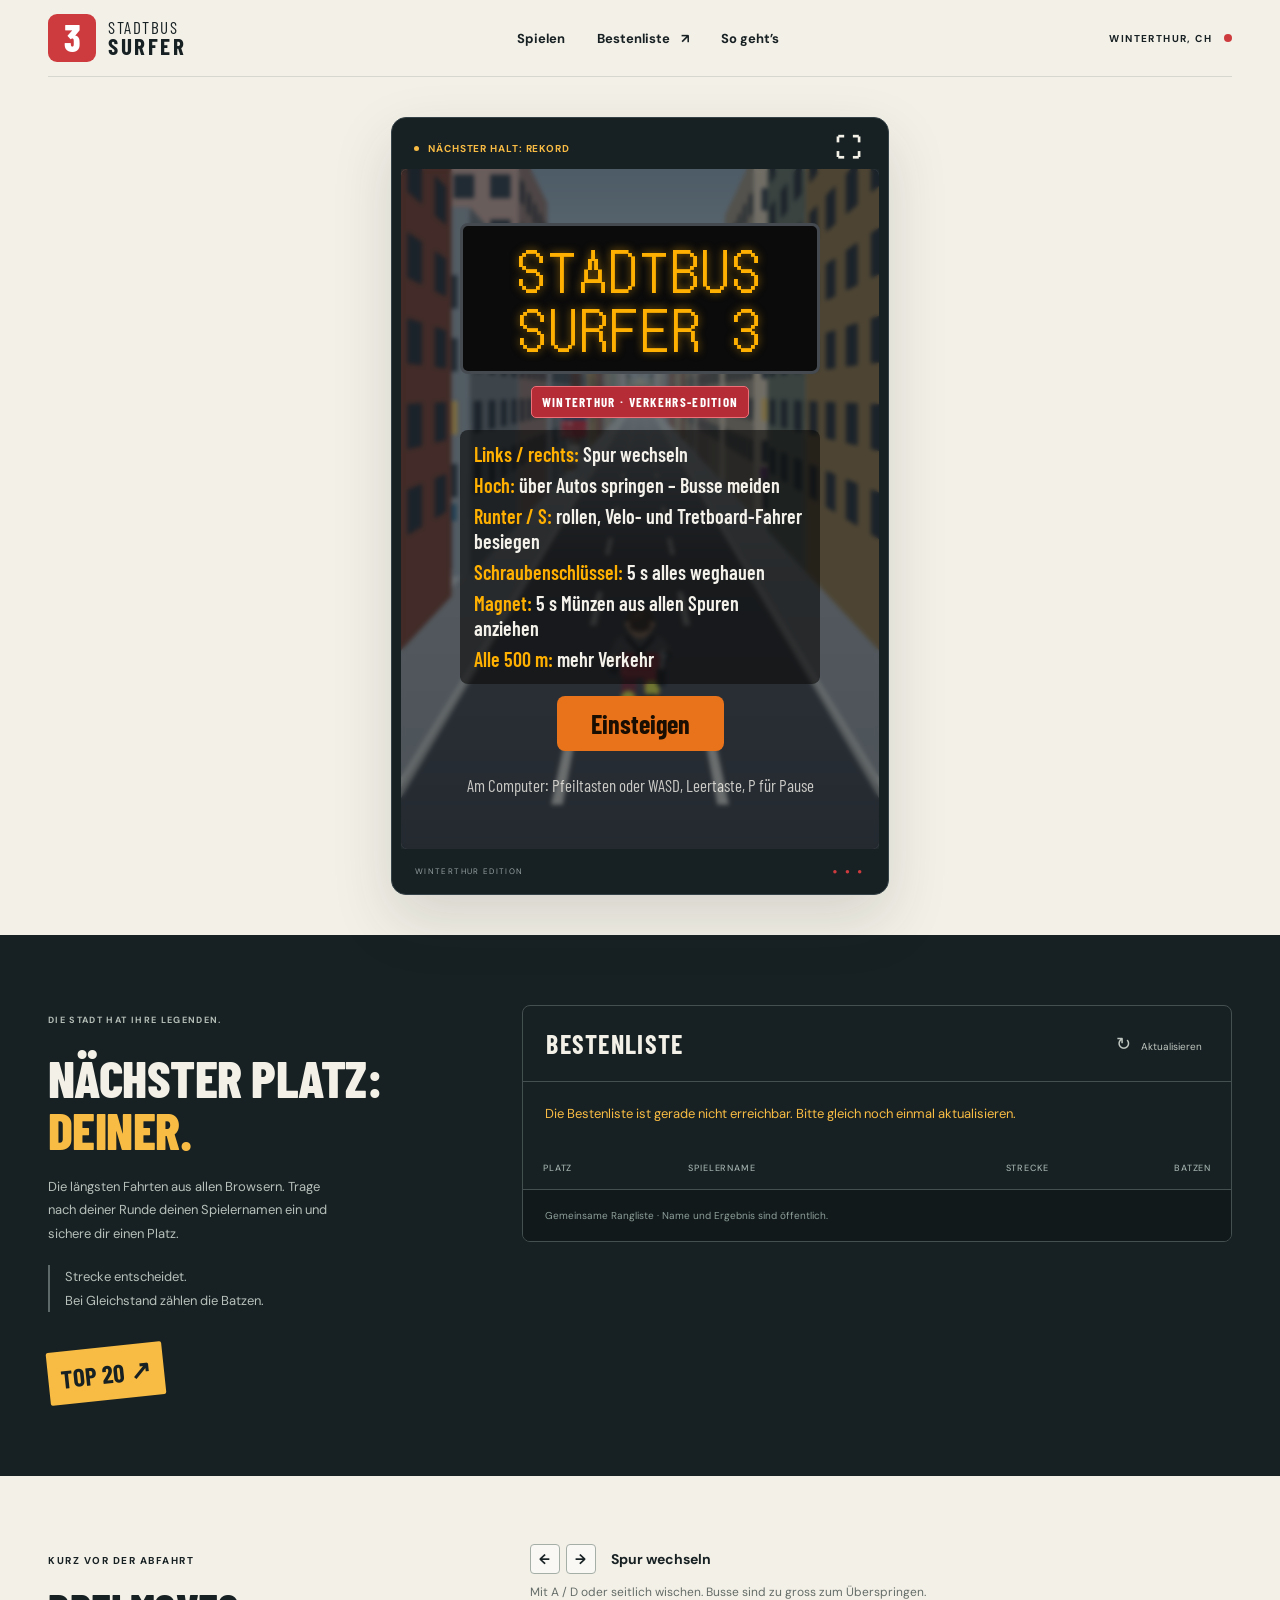
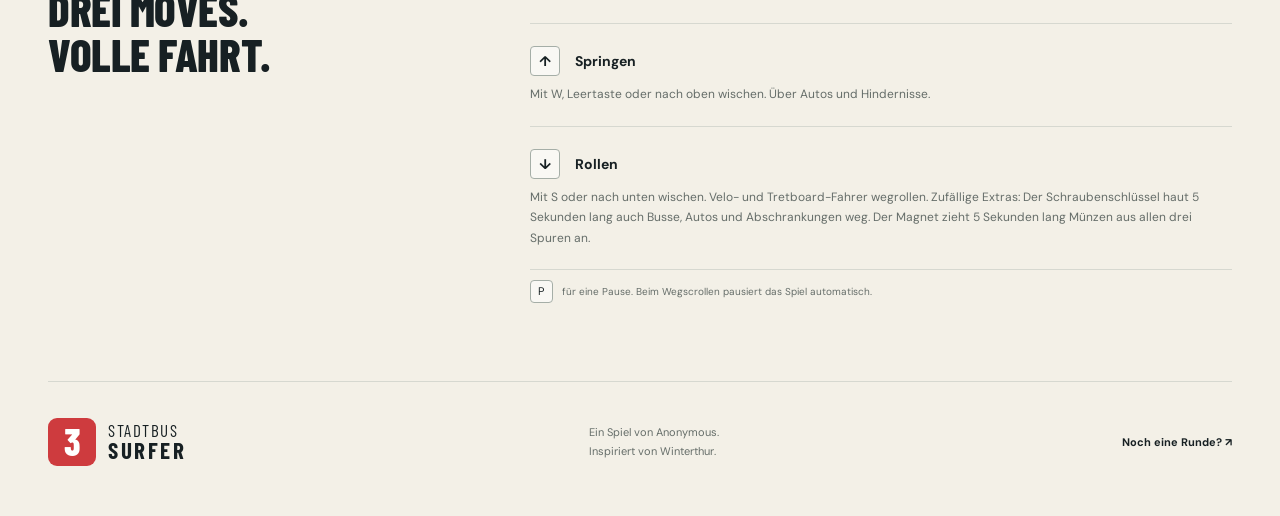
==== commit 75db8370: "Center the game with equal beige spacing above and below" ====
--- a/index.html
+++ b/index.html
@@ -6,7 +6,7 @@
   <meta name="description" content="Stadtbus Surfer 3: Durch Winterthur laufen, Busse meiden und die gemeinsame Bestenliste erobern. Direkt im Browser spielen.">
   <title>Stadtbus Surfer — Winterthur, deine Strecke.</title>
   <link rel="icon" href="favicon.svg" type="image/svg+xml">
-  <link rel="stylesheet" href="styles.css">
+  <link rel="stylesheet" href="styles.css?v=20261013-spacing">
   <script src="config.js" defer></script><script src="app.js" defer></script>
 </head>
 <body>
--- a/styles.css
+++ b/styles.css
@@ -4,7 +4,7 @@
 @media(max-width:390px){.wrap{width:calc(100% - 24px)}.arcade iframe{height:550px}.arcade-top{font-size:8px;padding:0 8px}.board-top h3{font-size:22px}.board-top button span{display:none}}
 @media(prefers-reduced-motion:reduce){:root{scroll-behavior:auto}}
 .topbar{padding-top:14px;padding-bottom:14px}
-.game-section{display:grid;justify-items:center;padding-top:18px;padding-bottom:36px}
-.game-section .arcade{justify-self:center}
+.game-section{display:grid;justify-items:center;padding-block:40px}
+.game-section .arcade{justify-self:center;margin-inline:auto}
 .game-section .arcade iframe{height:clamp(480px,calc(100svh - 190px),680px)}
-@media(max-width:740px){.game-section{padding-top:14px;padding-bottom:28px}}
+@media(max-width:740px){.game-section{padding-block:28px}}
